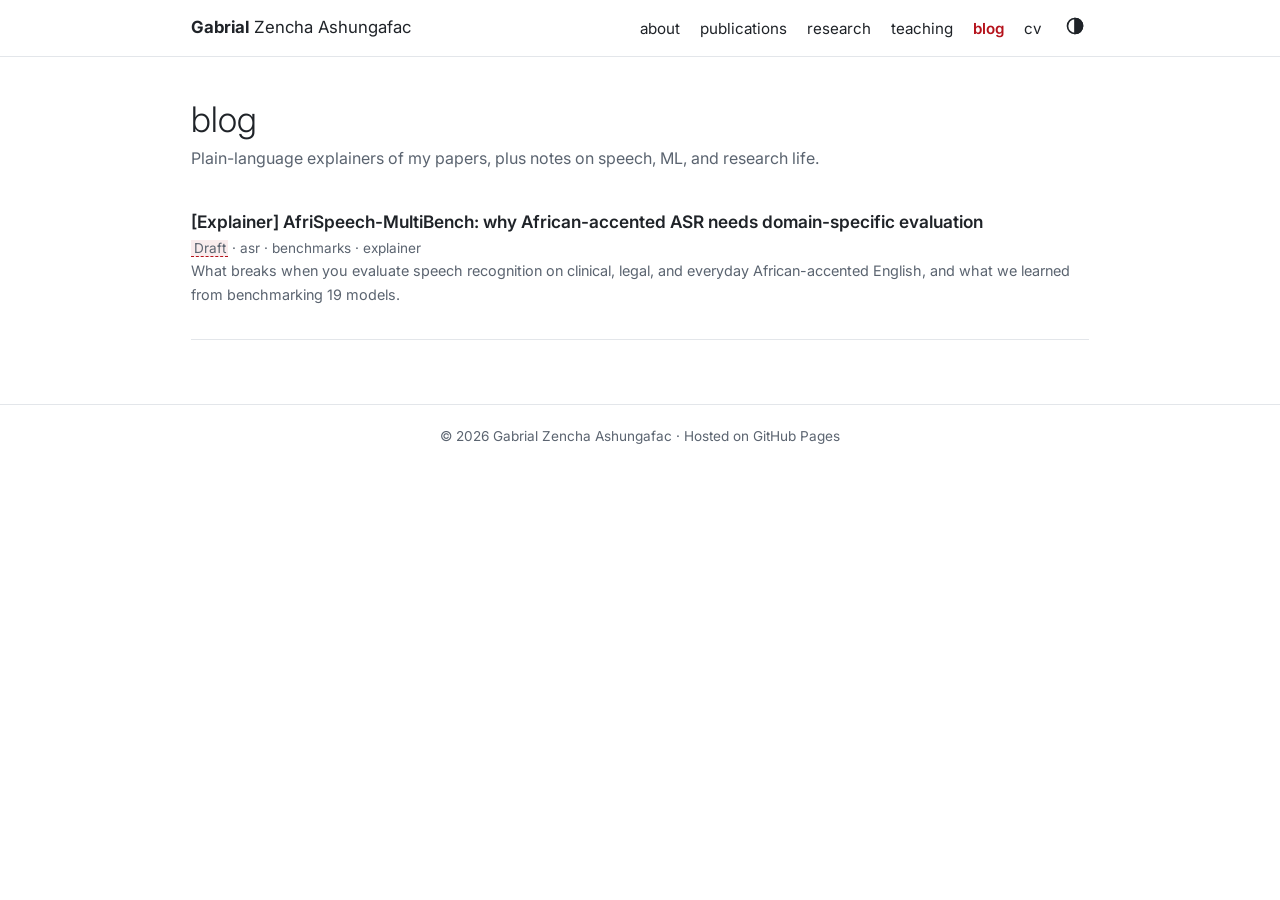
==== blog/index.html @ 98e46ee6 "updated website" ====
<!DOCTYPE html>
<html lang="en">
<head>
  <meta charset="utf-8">
  <meta name="viewport" content="width=device-width, initial-scale=1">
  <title>Blog | Gabrial Zencha Ashungafac</title>
  <meta name="description" content="Paper explainers and notes by Gabrial Zencha Ashungafac.">
  <link rel="icon" href="data:image/svg+xml,<svg xmlns='http://www.w3.org/2000/svg' viewBox='0 0 100 100'><rect width='100' height='100' rx='18' fill='%23b5121b'/><text x='50' y='68' font-size='52' text-anchor='middle' fill='white' font-family='Arial' font-weight='bold'>GZ</text></svg>">
  <link rel="preconnect" href="https://fonts.googleapis.com">
  <link rel="preconnect" href="https://fonts.gstatic.com" crossorigin>
  <link href="https://fonts.googleapis.com/css2?family=Inter:wght@200;300;400;500;600;700&family=JetBrains+Mono&family=Source+Serif+4:ital,wght@0,400;0,600;1,400&display=swap" rel="stylesheet">
  <link rel="stylesheet" href="../assets/css/style.css">
  <script>try { var t = localStorage.getItem("theme"); if (t) document.documentElement.setAttribute("data-theme", t); } catch (e) {}</script>
</head>
<body>

<nav class="navbar">
  <div class="container">
    <a class="brand" href="../index.html"><strong>Gabrial</strong> Zencha Ashungafac</a>
    <ul class="nav-links" id="nav-links">
      <li><a href="../index.html">about</a></li>
      <li><a href="../publications.html">publications</a></li>
      <li><a href="../research.html">research</a></li>
      <li><a href="../teaching.html">teaching</a></li>
      <li><a href="index.html" class="active">blog</a></li>
      <li><a href="../cv.html">cv</a></li>
      <li><button class="icon-btn" id="theme-toggle" aria-label="Toggle dark mode"><svg viewBox="0 0 24 24" fill="none" stroke="currentColor" stroke-width="2"><circle cx="12" cy="12" r="9"/><path d="M12 3a9 9 0 0 1 0 18z" fill="currentColor"/></svg></button></li>
    </ul>
    <button class="icon-btn nav-toggle" id="nav-toggle" aria-label="Open menu" aria-expanded="false"><svg viewBox="0 0 24 24" fill="none" stroke="currentColor" stroke-width="2"><path d="M3 6h18M3 12h18M3 18h18"/></svg></button>
  </div>
</nav>

<main class="container page">
  <header class="page-header">
    <h1>blog</h1>
    <p class="desc">Plain-language explainers of my papers, plus notes on speech, ML, and research life.</p>
  </header>

  <!-- To add a post: copy afrispeech-multibench.html, edit it, and add an <li> here (newest first). -->
  <ul class="post-list">
    <li>
      <h3><a href="afrispeech-multibench.html">[Explainer] AfriSpeech-MultiBench: why African-accented ASR needs domain-specific evaluation</a></h3>
      <div class="post-meta"><span class="placeholder">Draft</span> · asr · benchmarks · explainer</div>
      <p class="muted small">What breaks when you evaluate speech recognition on clinical, legal, and everyday African-accented English, and what we learned from benchmarking 19 models.</p>
    </li>
  </ul>
</main>

<footer>
  <div class="container">© <span class="year">2026</span> Gabrial Zencha Ashungafac · Hosted on GitHub Pages</div>
</footer>

<script src="../assets/js/main.js"></script>
</body>
</html>
---- assets/css/style.css ----
/* ---------- Theme tokens ---------- */
:root {
  --bg: #ffffff;
  --bg-soft: #f6f7f9;
  --text: #1f2328;
  --text-muted: #5b6470;
  --border: #e3e6ea;
  --accent: #b5121b;          /* deep red, CMU-ish */
  --accent-soft: rgba(181, 18, 27, 0.08);
  --code-bg: #f3f4f6;
  --max-width: 930px;
  --radius: 6px;
  --font-sans: "Inter", -apple-system, BlinkMacSystemFont, "Segoe UI", Roboto, Helvetica, Arial, sans-serif;
  --font-serif: "Source Serif 4", Georgia, "Times New Roman", serif;
  --font-mono: "JetBrains Mono", ui-monospace, SFMono-Regular, Menlo, monospace;
}

@media (prefers-color-scheme: dark) {
  :root:not([data-theme="light"]) {
    --bg: #15171a;
    --bg-soft: #1d2024;
    --text: #e6e8eb;
    --text-muted: #9aa3ad;
    --border: #2c3036;
    --accent: #ff6b6b;
    --accent-soft: rgba(255, 107, 107, 0.12);
    --code-bg: #1d2024;
  }
}

:root[data-theme="dark"] {
  --bg: #15171a;
  --bg-soft: #1d2024;
  --text: #e6e8eb;
  --text-muted: #9aa3ad;
  --border: #2c3036;
  --accent: #ff6b6b;
  --accent-soft: rgba(255, 107, 107, 0.12);
  --code-bg: #1d2024;
}

/* ---------- Base ---------- */
*, *::before, *::after { box-sizing: border-box; }

html { scroll-behavior: smooth; }

body {
  margin: 0;
  background: var(--bg);
  color: var(--text);
  font-family: var(--font-sans);
  font-size: 16px;
  line-height: 1.65;
  -webkit-font-smoothing: antialiased;
  transition: background 0.2s ease, color 0.2s ease;
}

a { color: var(--accent); text-decoration: none; }
a:hover { text-decoration: underline; }

h1, h2, h3, h4 { line-height: 1.25; font-weight: 600; }
h1 { font-size: 2.2rem; margin: 0 0 0.25rem; font-weight: 300; }
h1 strong { font-weight: 700; }
h2 {
  font-size: 1.35rem;
  margin: 2.5rem 0 1rem;
  padding-bottom: 0.35rem;
  border-bottom: 1px solid var(--border);
  text-transform: lowercase;
  font-weight: 500;
}
h2 a { color: inherit; }
h3 { font-size: 1.08rem; margin: 1.5rem 0 0.5rem; }

p { margin: 0 0 1rem; }

ul { padding-left: 1.25rem; }
li { margin-bottom: 0.3rem; }

img { max-width: 100%; height: auto; }

.container {
  max-width: var(--max-width);
  margin: 0 auto;
  padding: 0 16px;
}

.muted { color: var(--text-muted); }
.small { font-size: 0.9rem; }

/* Placeholders — easy to spot and replace */
.placeholder {
  background: var(--accent-soft);
  border-bottom: 1px dashed var(--accent);
  padding: 0 0.2em;
}

/* ---------- Navbar ---------- */
.navbar {
  position: sticky;
  top: 0;
  z-index: 10;
  background: var(--bg);
  border-bottom: 1px solid var(--border);
  backdrop-filter: saturate(180%) blur(6px);
}

.navbar .container {
  display: flex;
  align-items: center;
  justify-content: space-between;
  height: 56px;
}

.brand { color: var(--text); font-size: 1.05rem; white-space: nowrap; }
.brand:hover { text-decoration: none; }
.brand strong { font-weight: 700; }

.nav-links {
  display: flex;
  align-items: center;
  gap: 1.25rem;
  list-style: none;
  margin: 0;
  padding: 0;
}
.nav-links li { margin: 0; }
.nav-links a { color: var(--text); font-size: 0.95rem; }
.nav-links a:hover { color: var(--accent); text-decoration: none; }
.nav-links a.active { color: var(--accent); font-weight: 600; }

.icon-btn {
  background: none;
  border: none;
  color: var(--text);
  cursor: pointer;
  padding: 4px;
  display: inline-flex;
  align-items: center;
}
.icon-btn:hover { color: var(--accent); }
.icon-btn svg { width: 20px; height: 20px; }

.nav-toggle { display: none; }

@media (max-width: 720px) {
  .nav-toggle { display: inline-flex; }
  .nav-links {
    display: none;
    position: absolute;
    top: 56px;
    left: 0;
    right: 0;
    flex-direction: column;
    align-items: flex-start;
    gap: 0;
    background: var(--bg);
    border-bottom: 1px solid var(--border);
    padding: 0.5rem 16px 1rem;
  }
  .nav-links.open { display: flex; }
  .nav-links li { width: 100%; padding: 0.4rem 0; }
}

/* ---------- Page header ---------- */
.page { padding-top: 2.5rem; padding-bottom: 3rem; }

.page-header { margin-bottom: 1.5rem; }
.page-header .desc { color: var(--text-muted); margin-top: 0.25rem; }

/* ---------- About / hero ---------- */
.about {
  display: grid;
  grid-template-columns: 1fr 240px;
  gap: 2rem;
  align-items: start;
}
.about .subtitle { color: var(--text-muted); margin-bottom: 1.25rem; }

.profile { text-align: center; }
.profile img {
  width: 100%;
  border-radius: var(--radius);
  box-shadow: 0 2px 12px rgba(0, 0, 0, 0.08);
}
.profile .address {
  margin-top: 0.75rem;
  font-size: 0.85rem;
  color: var(--text-muted);
  line-height: 1.5;
}

@media (max-width: 720px) {
  .about { grid-template-columns: 1fr; }
  .profile { order: -1; max-width: 220px; margin: 0 auto; }
}

.interests {
  display: flex;
  flex-wrap: wrap;
  gap: 0.5rem;
  margin: 0.5rem 0 1rem;
  padding: 0;
  list-style: none;
}
.interests li {
  margin: 0;
  font-size: 0.85rem;
  padding: 0.2rem 0.65rem;
  border-radius: 999px;
  background: var(--accent-soft);
  color: var(--accent);
}

.callout {
  border-left: 3px solid var(--accent);
  background: var(--bg-soft);
  padding: 0.85rem 1rem;
  border-radius: 0 var(--radius) var(--radius) 0;
  margin: 1.25rem 0;
}
.callout p:last-child { margin-bottom: 0; }

/* ---------- Social icons ---------- */
.social {
  display: flex;
  flex-wrap: wrap;
  justify-content: center;
  gap: 1rem;
  margin: 1rem 0 0.5rem;
}
.social a { color: var(--text-muted); }
.social a:hover { color: var(--accent); text-decoration: none; }
.social svg { width: 26px; height: 26px; }

/* ---------- News ---------- */
.news { width: 100%; border-collapse: collapse; }
.news td { padding: 0.45rem 0; vertical-align: top; }
.news td.date {
  width: 120px;
  font-weight: 600;
  font-size: 0.9rem;
  white-space: nowrap;
  padding-right: 1rem;
}
@media (max-width: 520px) {
  .news tr { display: block; padding: 0.4rem 0; }
  .news td { display: block; padding: 0; }
}

/* ---------- Publications ---------- */
.year-heading {
  font-size: 2.6rem;
  font-weight: 200;
  color: var(--border);
  text-align: right;
  margin: 2rem 0 -0.5rem;
  border: none;
}

.pubs { list-style: none; padding: 0; margin: 0; }

.pub {
  display: grid;
  grid-template-columns: 110px 1fr;
  gap: 1rem;
  padding: 1rem 0;
  border-bottom: 1px solid var(--border);
}
.pub:last-child { border-bottom: none; }

.badge {
  display: inline-block;
  width: 100%;
  text-align: center;
  font-size: 0.72rem;
  font-weight: 700;
  letter-spacing: 0.02em;
  color: #fff;
  background: var(--accent);
  border-radius: 4px;
  padding: 0.3rem 0.25rem;
  line-height: 1.2;
}
.badge.ws { background: #3b6ea8; }
.badge.journal { background: #2f855a; }
.badge.preprint { background: #6b7280; }

.pub .title { font-weight: 600; display: block; }
.pub .authors { display: block; font-size: 0.93rem; }
.pub .authors .me { font-weight: 700; text-decoration: underline; text-underline-offset: 2px; }
.pub .venue { display: block; font-size: 0.93rem; font-style: italic; color: var(--text-muted); }
.pub .note { display: block; font-size: 0.85rem; color: var(--text-muted); margin-top: 0.15rem; }

.pub-links { margin-top: 0.5rem; display: flex; flex-wrap: wrap; gap: 0.4rem; }
.pub-links a,
.pub-links button {
  font: inherit;
  font-size: 0.75rem;
  text-transform: uppercase;
  letter-spacing: 0.03em;
  padding: 0.15rem 0.55rem;
  border: 1px solid var(--text);
  border-radius: 4px;
  background: none;
  color: var(--text);
  cursor: pointer;
}
.pub-links a:hover,
.pub-links button:hover {
  border-color: var(--accent);
  color: var(--accent);
  text-decoration: none;
}

.pub .abstract,
.pub .bibtex {
  display: none;
  margin-top: 0.75rem;
  font-size: 0.88rem;
}
.pub .abstract.open,
.pub .bibtex.open { display: block; }
.pub .abstract {
  border-left: 2px solid var(--border);
  padding-left: 0.75rem;
}
.pub .bibtex {
  white-space: pre-wrap;
  word-break: break-word;
  background: var(--code-bg);
  font-family: var(--font-mono);
  font-size: 0.8rem;
  padding: 0.75rem;
  border-radius: var(--radius);
  border: 1px solid var(--border);
}

@media (max-width: 520px) {
  .pub { grid-template-columns: 1fr; gap: 0.4rem; }
  .badge { width: auto; padding: 0.2rem 0.5rem; }
}

/* ---------- CV / timeline ---------- */
.cv-item {
  display: grid;
  grid-template-columns: 150px 1fr;
  gap: 1rem;
  padding: 0.85rem 0;
  border-bottom: 1px solid var(--border);
}
.cv-item:last-child { border-bottom: none; }
.cv-item .when { font-size: 0.88rem; color: var(--text-muted); }
.cv-item .when .loc { display: block; font-size: 0.8rem; }
.cv-item .role { font-weight: 600; display: block; }
.cv-item .org { display: block; font-style: italic; color: var(--text-muted); }
.cv-item ul { margin: 0.4rem 0 0; }

@media (max-width: 560px) {
  .cv-item { grid-template-columns: 1fr; gap: 0.2rem; }
}

.skills { display: grid; grid-template-columns: 220px 1fr; gap: 0.4rem 1rem; }
.skills dt { font-weight: 600; }
.skills dd { margin: 0; }
@media (max-width: 560px) {
  .skills { grid-template-columns: 1fr; }
  .skills dd { margin-bottom: 0.5rem; }
}

.btn {
  display: inline-flex;
  align-items: center;
  gap: 0.4rem;
  padding: 0.45rem 0.9rem;
  border: 1px solid var(--accent);
  border-radius: var(--radius);
  color: var(--accent);
  font-size: 0.9rem;
  font-weight: 500;
}
.btn:hover { background: var(--accent); color: #fff; text-decoration: none; }
.btn svg { width: 16px; height: 16px; }

/* ---------- Cards (research / blog) ---------- */
.cards {
  display: grid;
  grid-template-columns: repeat(auto-fill, minmax(260px, 1fr));
  gap: 1rem;
}
.card {
  border: 1px solid var(--border);
  border-radius: var(--radius);
  padding: 1.1rem 1.2rem;
  background: var(--bg);
  transition: border-color 0.15s ease, transform 0.15s ease;
}
.card:hover { border-color: var(--accent); }
.card h3 { margin-top: 0; }
.card p { font-size: 0.93rem; color: var(--text-muted); margin-bottom: 0.5rem; }
.card .tags { font-size: 0.8rem; color: var(--accent); }

.post-list { list-style: none; padding: 0; }
.post-list li {
  padding: 1rem 0;
  border-bottom: 1px solid var(--border);
}
.post-list h3 { margin: 0 0 0.25rem; }
.post-list h3 a { color: var(--text); }
.post-list h3 a:hover { color: var(--accent); }
.post-meta { font-size: 0.85rem; color: var(--text-muted); }

.post { font-family: var(--font-serif); font-size: 1.08rem; }
.post h1, .post h2, .post h3 { font-family: var(--font-sans); }
.post h2 { text-transform: none; }

/* ---------- Footer ---------- */
footer {
  border-top: 1px solid var(--border);
  padding: 1.25rem 0;
  font-size: 0.85rem;
  color: var(--text-muted);
  text-align: center;
}
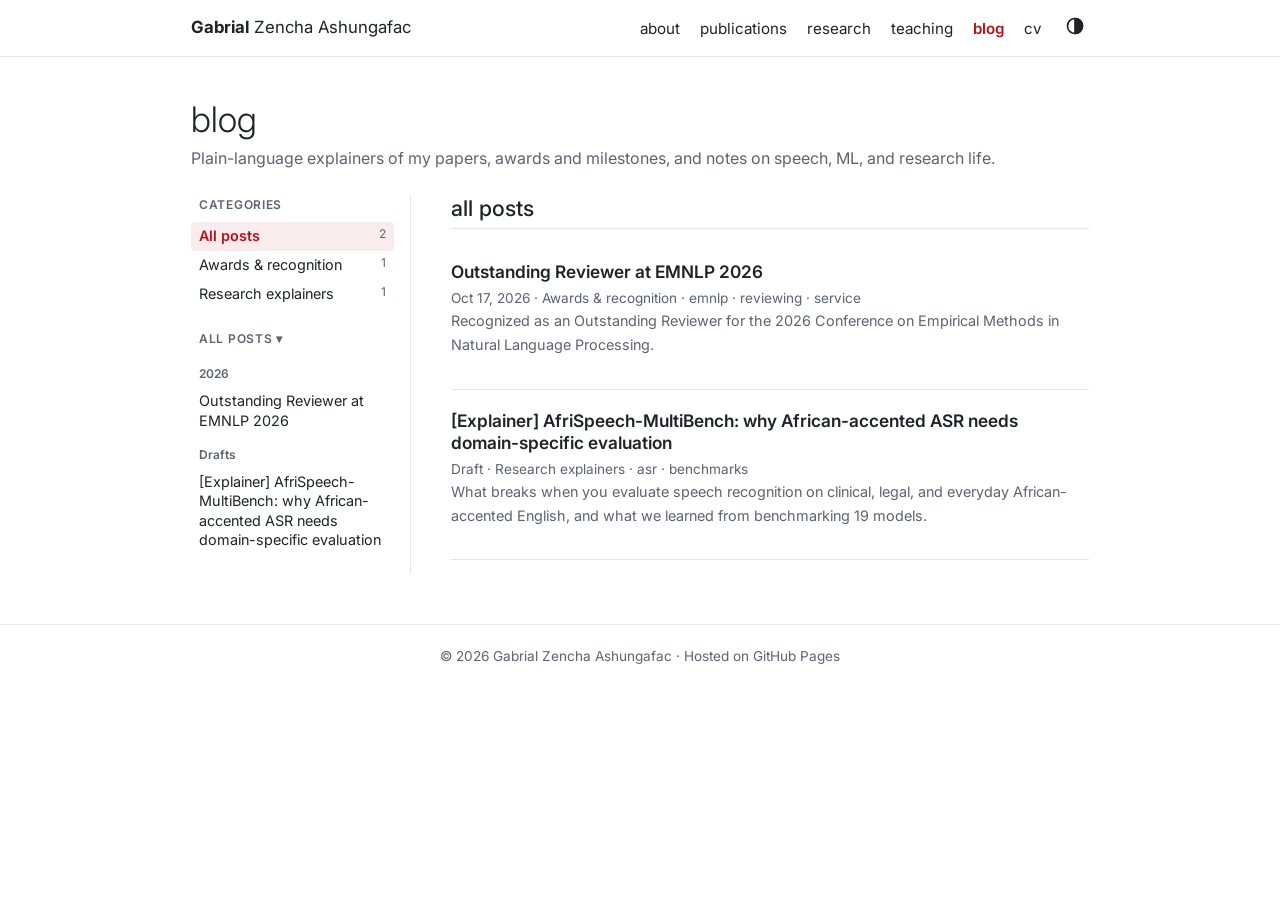
==== commit d61e6b80: "fixed post" ====
--- a/blog/index.html
+++ b/blog/index.html
@@ -4,7 +4,7 @@
   <meta charset="utf-8">
   <meta name="viewport" content="width=device-width, initial-scale=1">
   <title>Blog | Gabrial Zencha Ashungafac</title>
-  <meta name="description" content="Paper explainers and notes by Gabrial Zencha Ashungafac.">
+  <meta name="description" content="Paper explainers, awards, and notes by Gabrial Zencha Ashungafac.">
   <link rel="icon" href="data:image/svg+xml,<svg xmlns='http://www.w3.org/2000/svg' viewBox='0 0 100 100'><rect width='100' height='100' rx='18' fill='%23b5121b'/><text x='50' y='68' font-size='52' text-anchor='middle' fill='white' font-family='Arial' font-weight='bold'>GZ</text></svg>">
   <link rel="preconnect" href="https://fonts.googleapis.com">
   <link rel="preconnect" href="https://fonts.gstatic.com" crossorigin>
@@ -33,17 +33,17 @@
 <main class="container page">
   <header class="page-header">
     <h1>blog</h1>
-    <p class="desc">Plain-language explainers of my papers, plus notes on speech, ML, and research life.</p>
+    <p class="desc">Plain-language explainers of my papers, awards and milestones, and notes on speech, ML, and research life.</p>
   </header>
 
-  <!-- To add a post: copy afrispeech-multibench.html, edit it, and add an <li> here (newest first). -->
-  <ul class="post-list">
-    <li>
-      <h3><a href="afrispeech-multibench.html">[Explainer] AfriSpeech-MultiBench: why African-accented ASR needs domain-specific evaluation</a></h3>
-      <div class="post-meta"><span class="placeholder">Draft</span> · asr · benchmarks · explainer</div>
-      <p class="muted small">What breaks when you evaluate speech recognition on clinical, legal, and everyday African-accented English, and what we learned from benchmarking 19 models.</p>
-    </li>
-  </ul>
+  <div class="blog-layout">
+    <aside class="blog-sidebar" id="blog-sidebar" aria-label="Blog navigation"></aside>
+    <section>
+      <h2 id="post-index-heading" style="margin-top:0">all posts</h2>
+      <!-- Posts are listed from posts.js -->
+      <ul class="post-list" id="post-index"></ul>
+    </section>
+  </div>
 </main>
 
 <footer>
@@ -51,5 +51,7 @@
 </footer>
 
 <script src="../assets/js/main.js"></script>
+<script src="posts.js"></script>
+<script src="../assets/js/blog.js"></script>
 </body>
 </html>
--- a/assets/css/style.css
+++ b/assets/css/style.css
@@ -413,6 +413,95 @@
 .post { font-family: var(--font-serif); font-size: 1.08rem; }
 .post h1, .post h2, .post h3 { font-family: var(--font-sans); }
 .post h2 { text-transform: none; }
+.post .post-meta { font-family: var(--font-sans); margin-bottom: 1.5rem; }
+
+/* ---------- Blog layout with sidebar ---------- */
+.blog-layout {
+  display: grid;
+  grid-template-columns: 220px minmax(0, 1fr);
+  gap: 2.5rem;
+  align-items: start;
+}
+
+.blog-sidebar {
+  position: sticky;
+  top: 80px;
+  max-height: calc(100vh - 100px);
+  overflow-y: auto;
+  font-size: 0.9rem;
+  padding-right: 1rem;
+  border-right: 1px solid var(--border);
+}
+.blog-sidebar ul { list-style: none; padding: 0; margin: 0 0 1.25rem; }
+.blog-sidebar li { margin: 0; }
+.blog-sidebar a {
+  display: block;
+  color: var(--text);
+  padding: 0.3rem 0.5rem;
+  border-radius: 4px;
+  line-height: 1.35;
+}
+.blog-sidebar a:hover { background: var(--bg-soft); color: var(--accent); text-decoration: none; }
+.blog-sidebar a.current { background: var(--accent-soft); color: var(--accent); font-weight: 600; }
+
+.side-heading {
+  font-size: 0.75rem;
+  font-weight: 600;
+  text-transform: uppercase;
+  letter-spacing: 0.06em;
+  color: var(--text-muted);
+  margin: 0 0 0.4rem 0.5rem;
+}
+.side-posts summary { cursor: pointer; list-style: none; }
+.side-posts summary::-webkit-details-marker { display: none; }
+.side-posts summary::after { content: " ▾"; }
+.side-posts:not([open]) summary::after { content: " ▸"; }
+.side-cats .count {
+  float: right;
+  font-size: 0.75rem;
+  color: var(--text-muted);
+  font-weight: 400;
+}
+.side-year {
+  font-size: 0.75rem;
+  font-weight: 600;
+  color: var(--text-muted);
+  padding: 0.6rem 0.5rem 0.15rem;
+}
+
+@media (max-width: 720px) {
+  .blog-layout { grid-template-columns: 1fr; gap: 1.5rem; }
+  .blog-sidebar {
+    position: static;
+    max-height: none;
+    padding: 0.85rem 0.75rem 0.25rem;
+    border: 1px solid var(--border);
+    border-radius: var(--radius);
+  }
+}
+
+.post-figure { margin: 1.5rem 0; text-align: center; }
+.post-figure img {
+  border: 1px solid var(--border);
+  border-radius: var(--radius);
+  box-shadow: 0 2px 12px rgba(0, 0, 0, 0.08);
+}
+.post-figure figcaption { font-family: var(--font-sans); font-size: 0.85rem; color: var(--text-muted); margin-top: 0.5rem; }
+
+.post-nav {
+  display: grid;
+  grid-template-columns: 1fr 1fr;
+  gap: 1rem;
+  margin-top: 2.5rem;
+  padding-top: 1.25rem;
+  border-top: 1px solid var(--border);
+  font-family: var(--font-sans);
+  font-size: 0.9rem;
+}
+.post-nav a { display: flex; flex-direction: column; gap: 0.2rem; color: var(--text); }
+.post-nav a:hover { color: var(--accent); text-decoration: none; }
+.post-nav .older { grid-column: 2; text-align: right; }
+.post-nav .dir { font-size: 0.75rem; text-transform: uppercase; letter-spacing: 0.05em; color: var(--text-muted); }
 
 /* ---------- Footer ---------- */
 footer {
